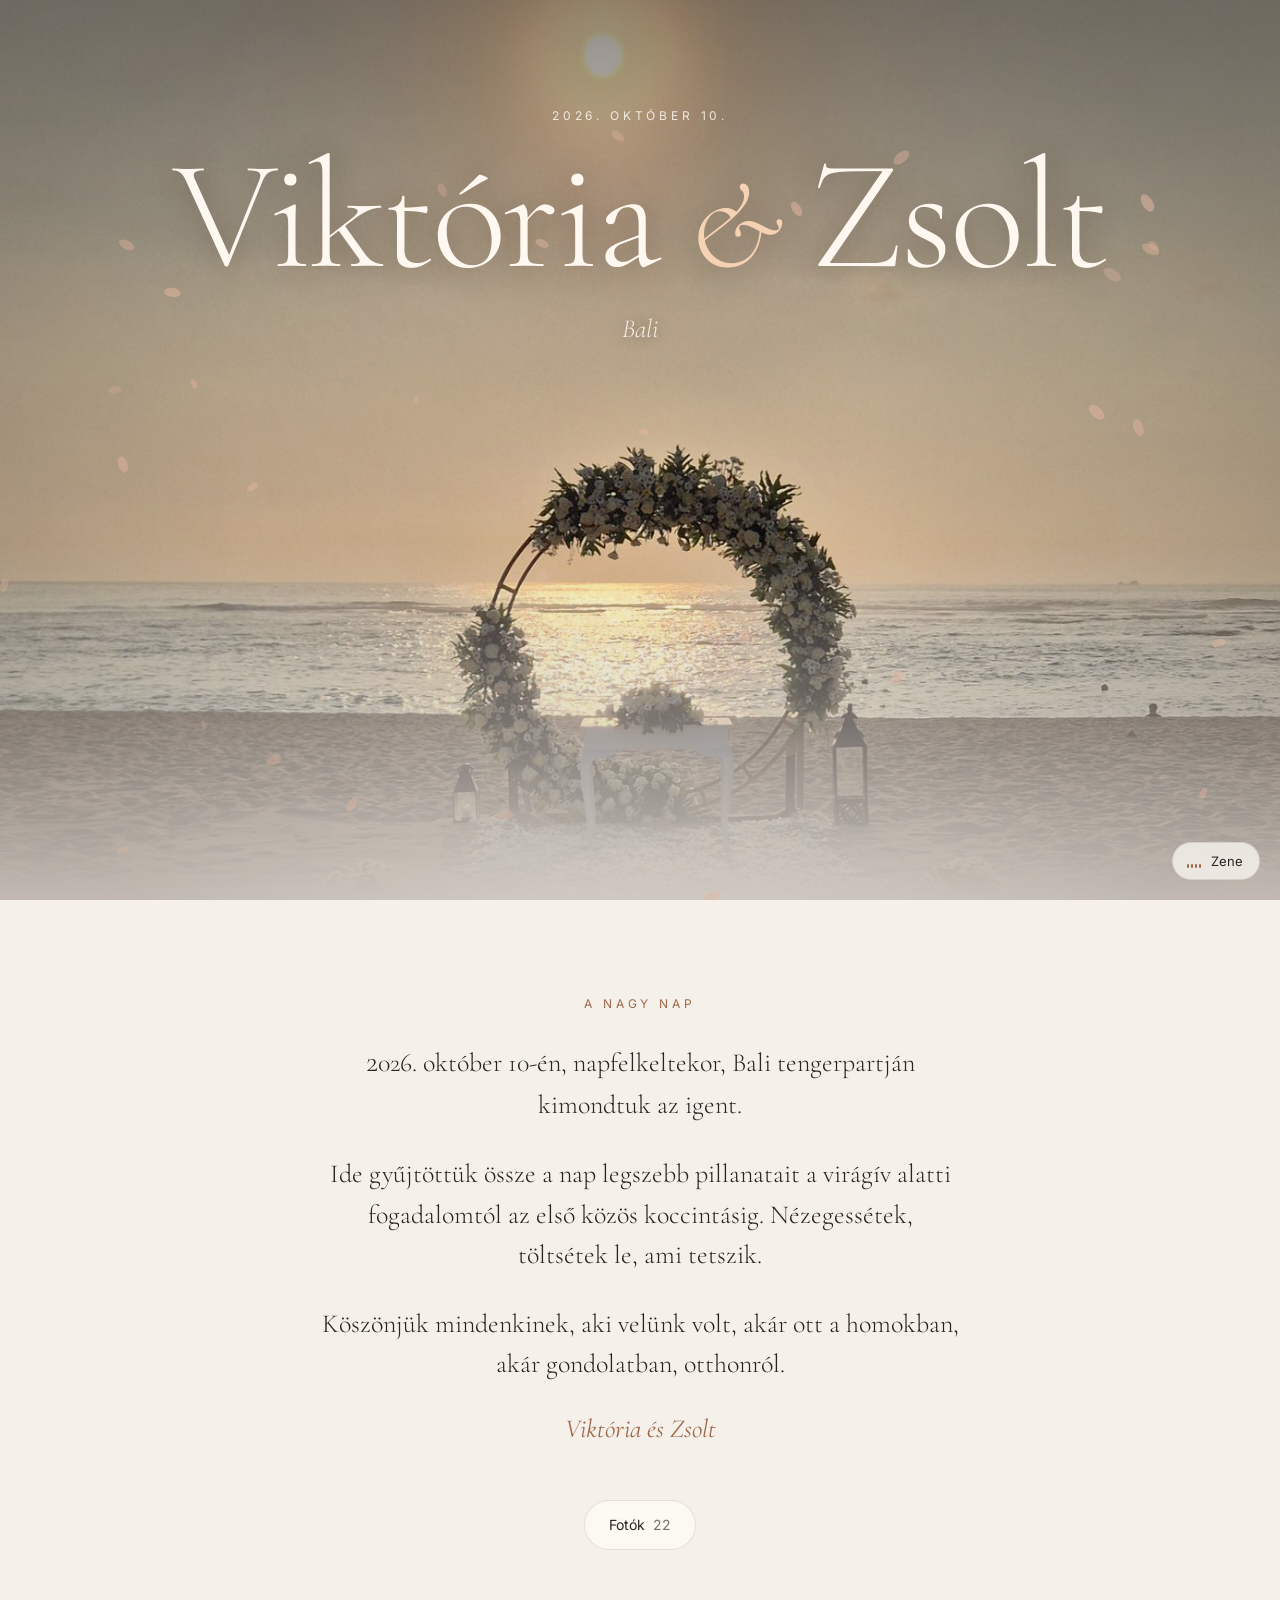
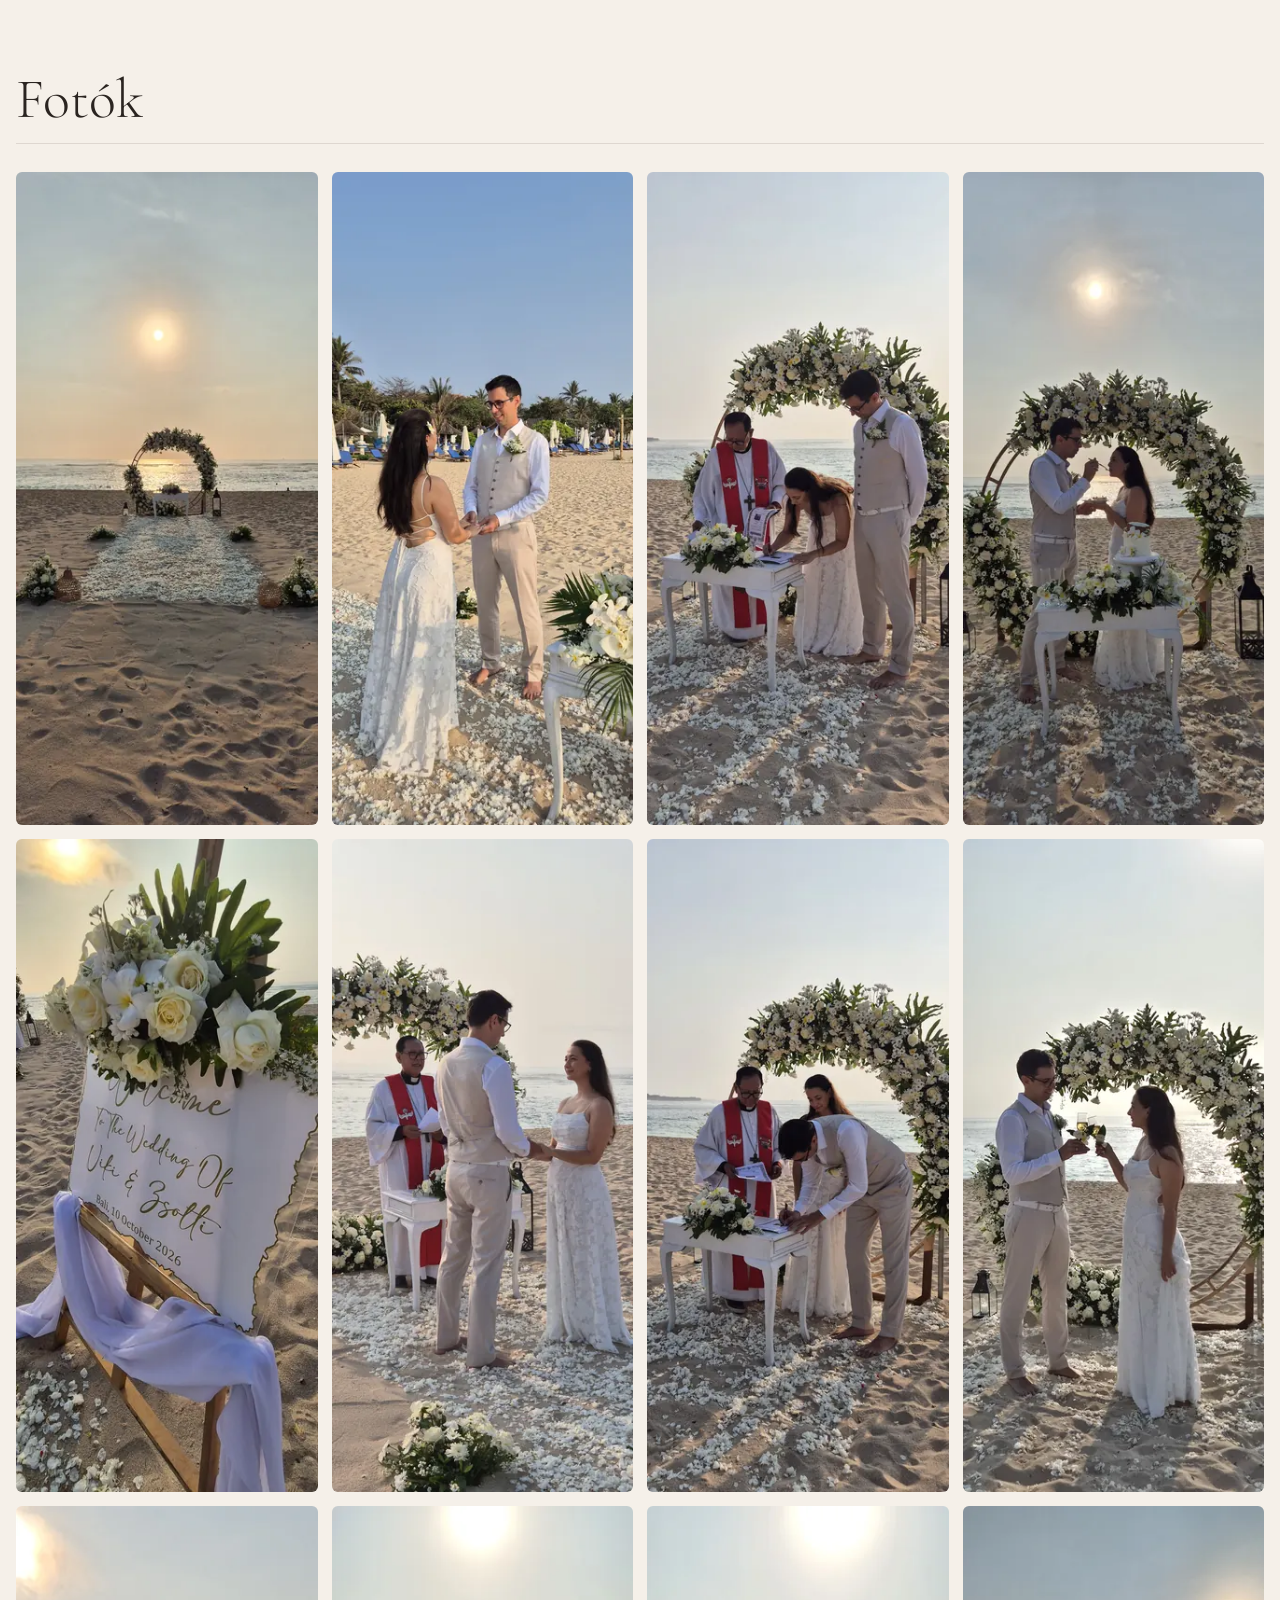
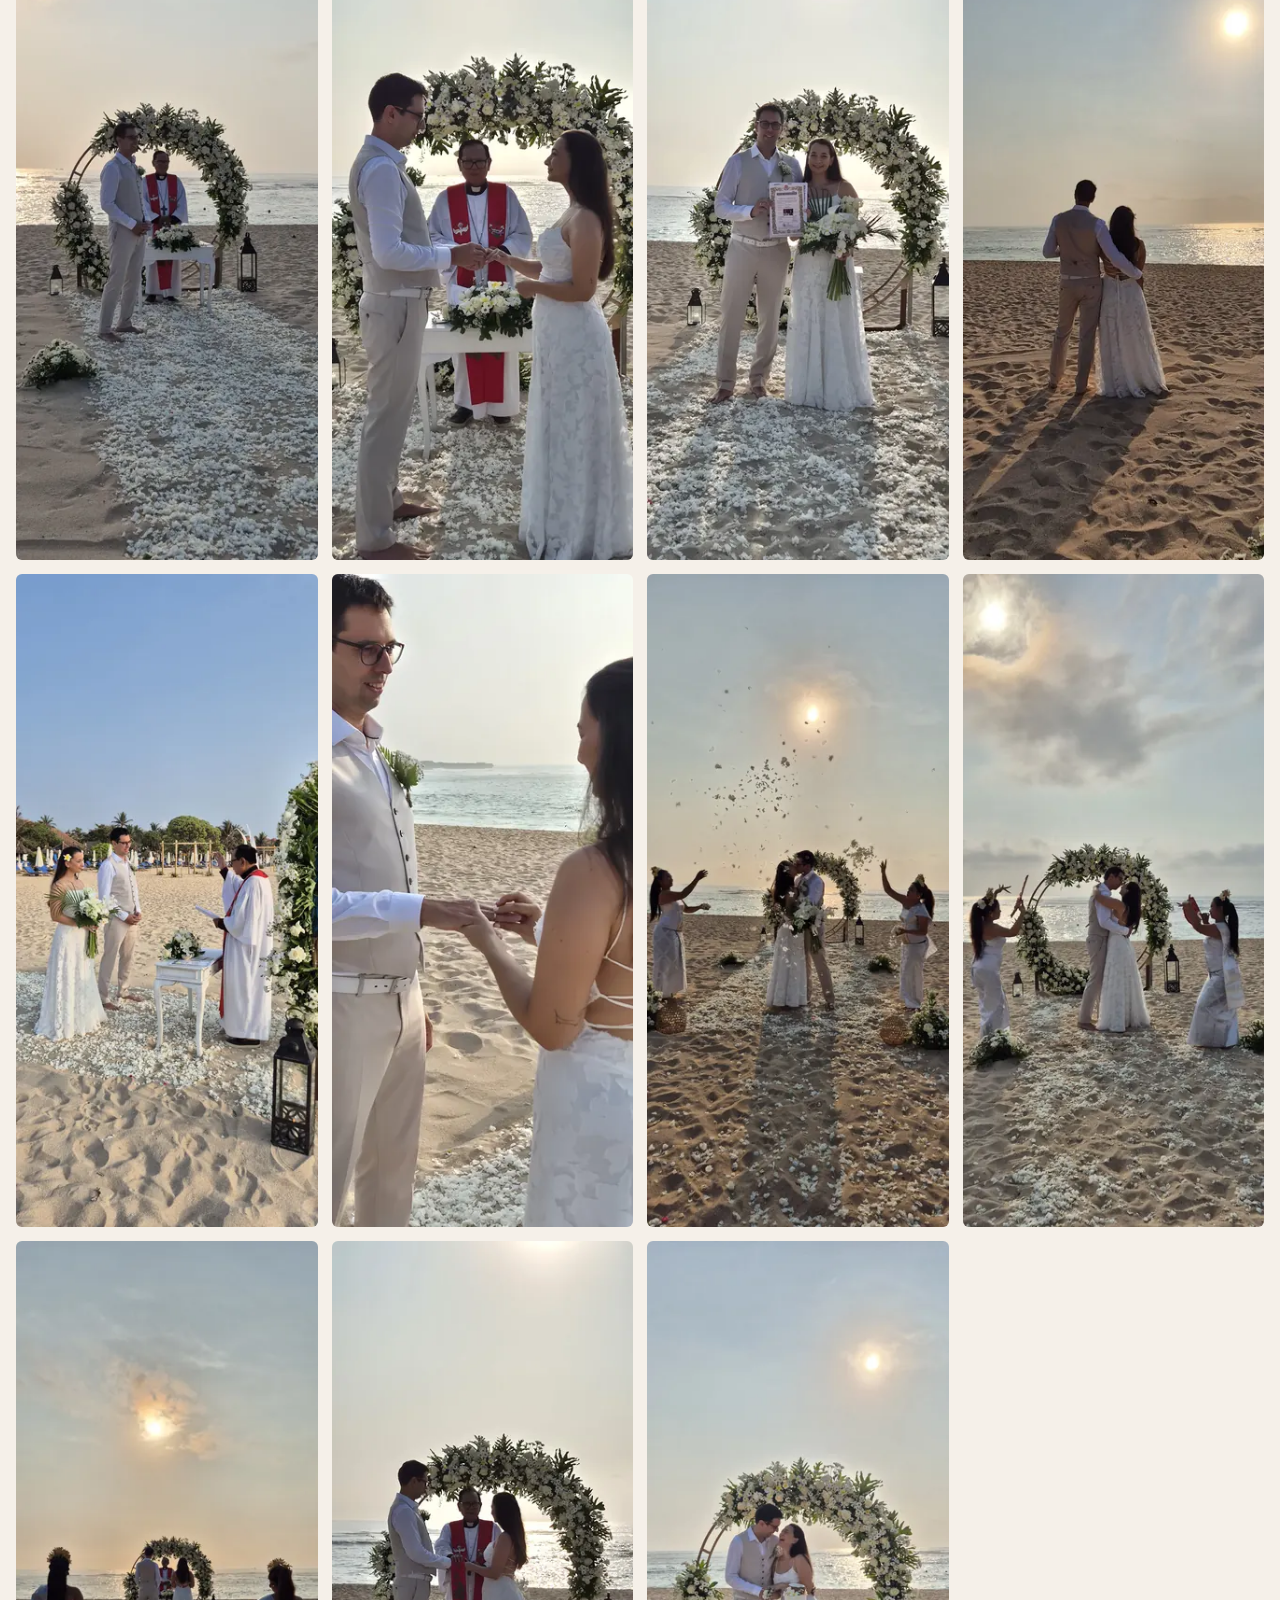
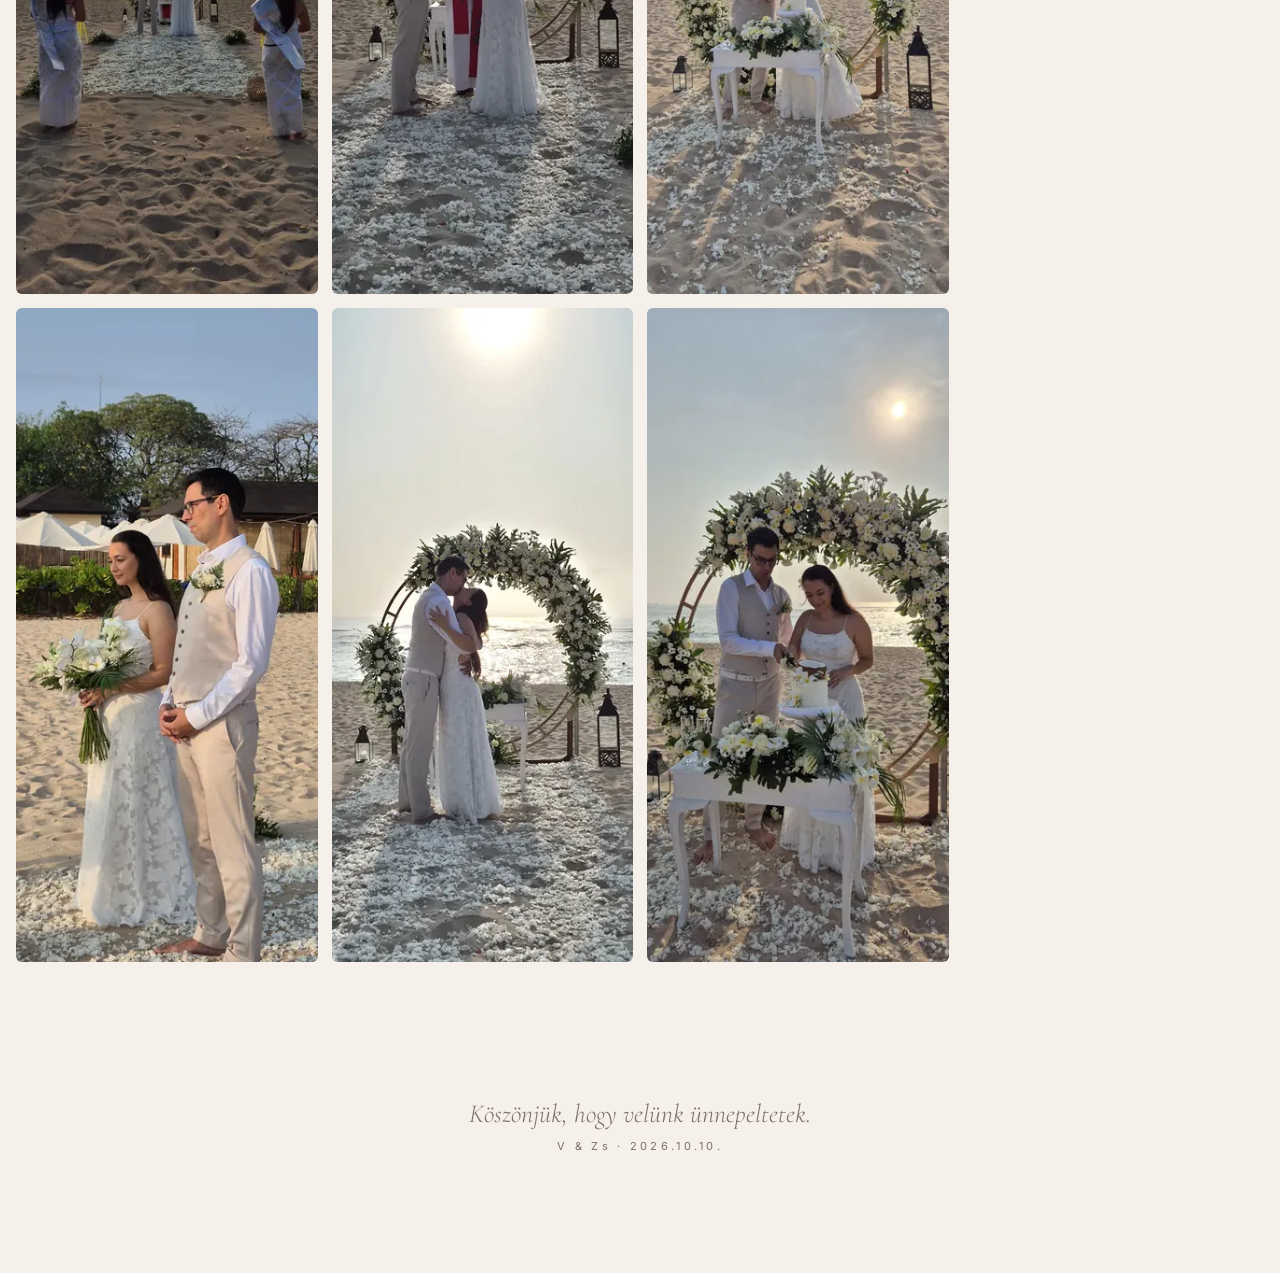
==== eskuvo/index.html @ 778de8ac "Esküvői galéria a /eskuvo/ alatt (Bali, 2026. október 10.) 22 fotó webes méretben, nyitókép, bevezet" ====
<!doctype html>
<html lang="hu">
<head>
  <meta charset="utf-8">
  <meta name="viewport" content="width=device-width, initial-scale=1">
  <meta name="robots" content="noindex, nofollow, noarchive, noimageindex">
  <meta name="theme-color" content="#F4EFE8">
  <title>Viktória és Zsolt · 2026. október 10.</title>
  <meta name="description" content="Viktória és Zsolt esküvőjének fotói és videói">
  <meta property="og:title" content="Viktória és Zsolt · Bali, 2026. október 10.">
  <meta property="og:description" content="Fotók és videók az esküvőnkről">
  <meta property="og:image" content="https://zsotte.com/eskuvo/assets/og.jpg">
  <meta property="og:image:width" content="1200">
  <meta property="og:image:height" content="630">
  <meta name="twitter:card" content="summary_large_image">
  <link rel="preload" as="image" href="assets/hero.jpg">
  <link rel="preconnect" href="https://fonts.googleapis.com">
  <link rel="preconnect" href="https://fonts.gstatic.com" crossorigin>
  <link href="https://fonts.googleapis.com/css2?family=Cormorant+Garamond:ital,wght@0,300;0,400;0,500;1,300;1,400&family=Inter:wght@300;400;500&display=swap" rel="stylesheet">
  <link rel="stylesheet" href="assets/style.css">
</head>
<body>
  <div class="bg" aria-hidden="true">
    <span class="orb o1"></span>
    <span class="orb o2"></span>
    <span class="orb o3"></span>
  </div>
  <canvas id="petals" aria-hidden="true"></canvas>

  <header class="hero">
    <div class="hero-media" aria-hidden="true"><img src="assets/hero.jpg" alt="" fetchpriority="high"></div>
    <p class="eyebrow reveal" id="wedding-date">2026. október 10.</p>
    <h1 class="reveal">
      <span class="name">Viktória</span>
      <span class="amp">&amp;</span>
      <span class="name">Zsolt</span>
    </h1>
    <p class="lede reveal" id="wedding-place"></p>
    <a class="scroll-cue reveal" href="#bevezeto" aria-label="Tovább">
      <span></span>
    </a>
  </header>

  <section class="intro" id="bevezeto">
    <div class="intro-inner">
      <p class="kicker reveal">A nagy nap</p>
      <div class="intro-text" id="intro-text"></div>
      <p class="signature reveal" id="intro-signature"></p>
    </div>
    <nav class="tabs reveal" aria-label="Szakaszok">
      <a href="#fotok" class="tab">Fotók <span id="photo-count"></span></a>
      <a href="#videok" class="tab">Videók <span id="video-count"></span></a>
    </nav>
  </section>

  <main>
    <section id="fotok" aria-labelledby="fotok-cim">
      <div class="section-head reveal">
        <h2 id="fotok-cim">Fotók</h2>
        <div class="filters" id="filters" role="group" aria-label="Szűrés"></div>
      </div>
      <div class="gallery" id="gallery"></div>
      <p class="empty" id="photos-empty" hidden>A fotók hamarosan érkeznek.</p>
    </section>

    <section id="videok" aria-labelledby="videok-cim">
      <div class="section-head reveal">
        <h2 id="videok-cim">Videók</h2>
      </div>
      <div class="videos" id="videos"></div>
      <p class="empty" id="videos-empty" hidden>A videók hamarosan érkeznek.</p>
    </section>
  </main>

  <footer>
    <p class="reveal">Köszönjük, hogy velünk ünnepeltetek.</p>
    <p class="mono reveal">V &amp; Zs · 2026.10.10.</p>
  </footer>

  <button class="music" id="music" hidden aria-pressed="false" aria-label="Zene be">
    <span class="bars" aria-hidden="true"><i></i><i></i><i></i><i></i></span>
    <span class="music-label">Zene</span>
  </button>
  <audio id="audio" loop preload="none"></audio>

  <div class="lightbox" id="lightbox" hidden role="dialog" aria-modal="true" aria-label="Kép nagyítva">
    <button class="lb-btn lb-close" id="lb-close" aria-label="Bezárás">&times;</button>
    <button class="lb-btn lb-prev" id="lb-prev" aria-label="Előző">&#8249;</button>
    <figure>
      <img id="lb-img" alt="">
      <figcaption>
        <span id="lb-caption"></span>
        <span class="lb-meta"><span id="lb-pos"></span> · <a id="lb-download" download>Letöltés</a></span>
      </figcaption>
    </figure>
    <button class="lb-btn lb-next" id="lb-next" aria-label="Következő">&#8250;</button>
  </div>

  <script src="assets/app.js" defer></script>
</body>
</html>
---- eskuvo/assets/style.css ----
:root {
  --bg: #F5F0E9;
  --surface: rgba(255, 252, 247, 0.72);
  --ink: #2A2420;
  --muted: #7C7067;
  --line: rgba(60, 45, 35, 0.12);
  --accent: #A0694A;
  --orb1: #E9C9B4;
  --orb2: #D9DCCB;
  --orb3: #EED9C9;
  --petal: 224, 180, 160;
  --overlay: rgba(18, 15, 13, 0.95);
  --serif: "Cormorant Garamond", Georgia, serif;
  --sans: "Inter", system-ui, sans-serif;
}

@media (prefers-color-scheme: dark) {
  :root {
    --bg: #171412;
    --surface: rgba(34, 29, 26, 0.7);
    --ink: #F0E9E0;
    --muted: #A79C91;
    --line: rgba(240, 230, 220, 0.1);
    --accent: #D9A784;
    --orb1: #4A3328;
    --orb2: #2E3328;
    --orb3: #3D2C2A;
    --petal: 217, 167, 132;
  }
}

* { box-sizing: border-box; }
html { scroll-behavior: smooth; }
body {
  margin: 0;
  background: var(--bg);
  color: var(--ink);
  font: 300 16px/1.7 var(--sans);
  -webkit-font-smoothing: antialiased;
  overflow-x: hidden;
}
img { display: block; max-width: 100%; }
a { color: inherit; }

/* Animált háttér */
.bg {
  position: fixed;
  inset: 0;
  z-index: -1;
  overflow: hidden;
  pointer-events: none;
}
.orb {
  position: absolute;
  border-radius: 50%;
  filter: blur(80px);
  opacity: .75;
  will-change: transform;
}
.o1 { width: 55vmax; height: 55vmax; background: var(--orb1); top: -20vmax; left: -15vmax; animation: drift1 38s ease-in-out infinite alternate; }
.o2 { width: 45vmax; height: 45vmax; background: var(--orb2); bottom: -18vmax; right: -12vmax; animation: drift2 46s ease-in-out infinite alternate; }
.o3 { width: 35vmax; height: 35vmax; background: var(--orb3); top: 40%; left: 45%; animation: drift3 54s ease-in-out infinite alternate; }
@keyframes drift1 { to { transform: translate(18vw, 22vh) scale(1.15); } }
@keyframes drift2 { to { transform: translate(-22vw, -18vh) scale(.9); } }
@keyframes drift3 { to { transform: translate(-30vw, -25vh) scale(1.25); } }
#petals { position: fixed; inset: 0; width: 100%; height: 100%; z-index: 2; pointer-events: none; transition: opacity 1.2s ease; }
#petals.dim { opacity: .35; }

/* Bejövő animáció */
.reveal { opacity: 0; transform: translateY(18px); transition: opacity 1.1s ease, transform 1.1s cubic-bezier(.2,.7,.2,1); }
.reveal.in { opacity: 1; transform: none; }

/* Nyitókép */
.hero {
  min-height: 100svh;
  display: flex;
  flex-direction: column;
  align-items: center;
  justify-content: flex-start;
  text-align: center;
  padding: clamp(72px, 12vh, 140px) 16px 80px;
  position: relative;
  overflow: hidden;
  isolation: isolate;
  color: #FFF8F1;
}
.hero-media {
  position: absolute;
  inset: 0;
  z-index: -1;
  background: #C9A891;
}
.hero-media img {
  width: 100%;
  height: 100%;
  object-fit: cover;
  object-position: 50% 34%;
  animation: kenburns 32s ease-in-out infinite alternate;
  transform-origin: 50% 45%;
}
.hero-media::after {
  content: "";
  position: absolute;
  inset: 0;
  background:
    radial-gradient(ellipse at 50% 55%, rgba(40, 25, 15, 0), rgba(40, 25, 15, .25) 80%),
    linear-gradient(to bottom, rgba(30, 20, 12, .35), rgba(30, 20, 12, .08) 35%, rgba(30, 20, 12, 0) 60%, var(--bg) 100%);
}
@keyframes kenburns { from { transform: scale(1.04); } to { transform: scale(1.16) translateY(-1.5%); } }
.hero .eyebrow { color: rgba(255, 248, 241, .85); }
.hero h1 { text-shadow: 0 2px 30px rgba(40, 20, 10, .35); }
.hero .amp { color: #F6D2B5; }
.hero .lede { color: rgba(255, 248, 241, .9); text-shadow: 0 1px 16px rgba(40, 20, 10, .4); }
.eyebrow {
  margin: 0 0 20px;
  font: 400 12px var(--sans);
  letter-spacing: .32em;
  text-transform: uppercase;
  color: var(--muted);
}
.hero h1 {
  margin: 0;
  font: 300 clamp(56px, 13vw, 156px)/.95 var(--serif);
  letter-spacing: -0.02em;
  display: flex;
  flex-wrap: wrap;
  justify-content: center;
  align-items: baseline;
  gap: 0 .2em;
}
.amp {
  font-style: italic;
  color: var(--accent);
  font-size: .8em;
}
.lede {
  margin: 20px 0 0;
  font: italic 300 clamp(20px, 2.6vw, 26px)/1.4 var(--serif);
  color: var(--muted);
}
.hero .eyebrow.reveal { transition-delay: .1s; }
.hero h1.reveal { transition-delay: .3s; }
.hero .lede.reveal { transition-delay: .6s; }
.scroll-cue {
  position: absolute;
  bottom: 32px;
  width: 26px;
  height: 42px;
  border: 1px solid rgba(255, 248, 241, .6);
  border-radius: 14px;
  transition-delay: 1s !important;
}
.scroll-cue span {
  position: absolute;
  left: 50%;
  top: 8px;
  width: 3px;
  height: 8px;
  margin-left: -1.5px;
  border-radius: 2px;
  background: #FFF8F1;
  animation: cue 2.2s ease-in-out infinite;
}
@keyframes cue { 0% { opacity: 0; transform: translateY(0); } 30% { opacity: 1; } 100% { opacity: 0; transform: translateY(14px); } }

/* Bevezető */
.intro {
  padding: 96px 16px 64px;
  text-align: center;
}
.intro-inner { max-width: 640px; margin: 0 auto; }
.kicker {
  margin: 0 0 28px;
  font: 400 12px var(--sans);
  letter-spacing: .32em;
  text-transform: uppercase;
  color: var(--accent);
}
.intro-text p {
  margin: 0 0 1.1em;
  font: 300 clamp(21px, 2.4vw, 26px)/1.55 var(--serif);
}
.intro-text p:first-child::first-letter {
  font-size: 1.15em;
}
.signature {
  margin: 28px 0 0;
  font: italic 400 26px var(--serif);
  color: var(--accent);
}
.tabs {
  display: inline-flex;
  gap: 10px;
  margin-top: 56px;
}
.tab {
  text-decoration: none;
  padding: 12px 24px;
  border: 1px solid var(--line);
  border-radius: 999px;
  font-size: 14px;
  font-weight: 400;
  background: var(--surface);
  backdrop-filter: blur(10px);
  transition: border-color .3s, transform .3s;
}
.tab:hover { border-color: var(--accent); transform: translateY(-2px); }
.tab span { color: var(--muted); margin-left: 4px; }
.tab span:empty { display: none; }

/* Tartalom */
main { max-width: 1400px; margin: 0 auto; padding: 0 16px; }
section { padding: 56px 0; }
.section-head {
  display: flex;
  flex-wrap: wrap;
  align-items: baseline;
  justify-content: space-between;
  gap: 16px;
  margin-bottom: 28px;
  border-bottom: 1px solid var(--line);
  padding-bottom: 14px;
}
h2 { margin: 0; font: 300 clamp(36px, 5vw, 56px)/1.05 var(--serif); }
.filters { display: flex; flex-wrap: wrap; gap: 6px; }
.filters button {
  font: 400 13px var(--sans);
  background: none;
  color: var(--muted);
  border: 1px solid transparent;
  border-radius: 999px;
  padding: 6px 14px;
  cursor: pointer;
}
.filters button[aria-pressed="true"] { color: var(--ink); border-color: var(--line); background: var(--surface); }

.gallery { columns: 4 260px; column-gap: 14px; }
.gallery a {
  display: block;
  margin-bottom: 14px;
  break-inside: avoid;
  border-radius: 6px;
  overflow: hidden;
  background: var(--line);
  cursor: zoom-in;
  opacity: 0;
  transform: translateY(24px);
  transition: opacity .9s ease, transform .9s cubic-bezier(.2,.7,.2,1);
}
.gallery a.in { opacity: 1; transform: none; }
.gallery img { width: 100%; height: auto; transition: transform .8s cubic-bezier(.2,.7,.2,1); }
.gallery a:hover img { transform: scale(1.03); }

.videos { display: grid; grid-template-columns: repeat(auto-fill, minmax(min(100%, 440px), 1fr)); gap: 28px; }
.video-card video { width: 100%; aspect-ratio: 16 / 9; background: #000; border-radius: 6px; display: block; }
.video-card h3 { margin: 14px 0 0; font: 400 24px/1.3 var(--serif); }
.video-card p { margin: 2px 0 0; color: var(--muted); font-size: 14px; }

.empty { text-align: center; color: var(--muted); font: italic 22px var(--serif); padding: 40px 0; }

footer { text-align: center; padding: 80px 16px 120px; }
footer p { margin: 0; font: italic 300 26px var(--serif); color: var(--muted); }
footer .mono { margin-top: 10px; font: 400 11px var(--sans); letter-spacing: .3em; }

/* Zene gomb */
.music {
  position: fixed;
  right: 20px;
  bottom: 20px;
  z-index: 40;
  display: flex;
  align-items: center;
  gap: 10px;
  padding: 10px 16px 10px 14px;
  border: 1px solid var(--line);
  border-radius: 999px;
  background: var(--surface);
  backdrop-filter: blur(12px);
  color: var(--ink);
  font: 400 13px var(--sans);
  cursor: pointer;
  transition: border-color .3s;
}
.music:hover { border-color: var(--accent); }
.music[hidden] { display: none; }
.bars { display: flex; align-items: flex-end; gap: 2px; height: 14px; }
.bars i { display: block; width: 2px; height: 4px; background: var(--accent); border-radius: 1px; }
.music[aria-pressed="true"] .bars i { animation: eq 1s ease-in-out infinite alternate; }
.music[aria-pressed="true"] .bars i:nth-child(2) { animation-delay: -.3s; }
.music[aria-pressed="true"] .bars i:nth-child(3) { animation-delay: -.6s; }
.music[aria-pressed="true"] .bars i:nth-child(4) { animation-delay: -.9s; }
@keyframes eq { from { height: 3px; } to { height: 14px; } }

/* Lightbox */
.lightbox { position: fixed; inset: 0; z-index: 50; background: var(--overlay); display: flex; align-items: center; justify-content: center; color: #EFE8DF; }
.lightbox[hidden] { display: none; }
.lightbox figure { margin: 0; max-width: calc(100vw - 32px); display: flex; flex-direction: column; align-items: center; }
.lightbox img { max-width: 100%; max-height: calc(100vh - 100px); object-fit: contain; user-select: none; }
.lightbox figcaption { display: flex; gap: 16px; justify-content: space-between; width: 100%; padding-top: 12px; font-size: 14px; color: #BFB4A8; }
.lb-meta a { color: #EFE8DF; }
.lb-btn { position: absolute; background: none; border: 0; color: #EFE8DF; font-size: 44px; line-height: 1; width: 56px; height: 56px; cursor: pointer; opacity: .7; }
.lb-btn:hover { opacity: 1; }
.lb-close { top: 8px; right: 8px; }
.lb-prev { left: 4px; top: 50%; transform: translateY(-50%); }
.lb-next { right: 4px; top: 50%; transform: translateY(-50%); }

@media (max-width: 640px) {
  .hero-media img { object-position: 50% 46%; }
  .gallery { columns: 2; column-gap: 8px; }
  .gallery a { margin-bottom: 8px; }
  .lb-prev, .lb-next { display: none; }
  .music { right: 12px; bottom: 12px; }
}

@media (prefers-reduced-motion: reduce) {
  .orb, .scroll-cue span, .hero-media img { animation: none; }
  .reveal, .gallery a { opacity: 1; transform: none; transition: none; }
  #petals { display: none; }
}
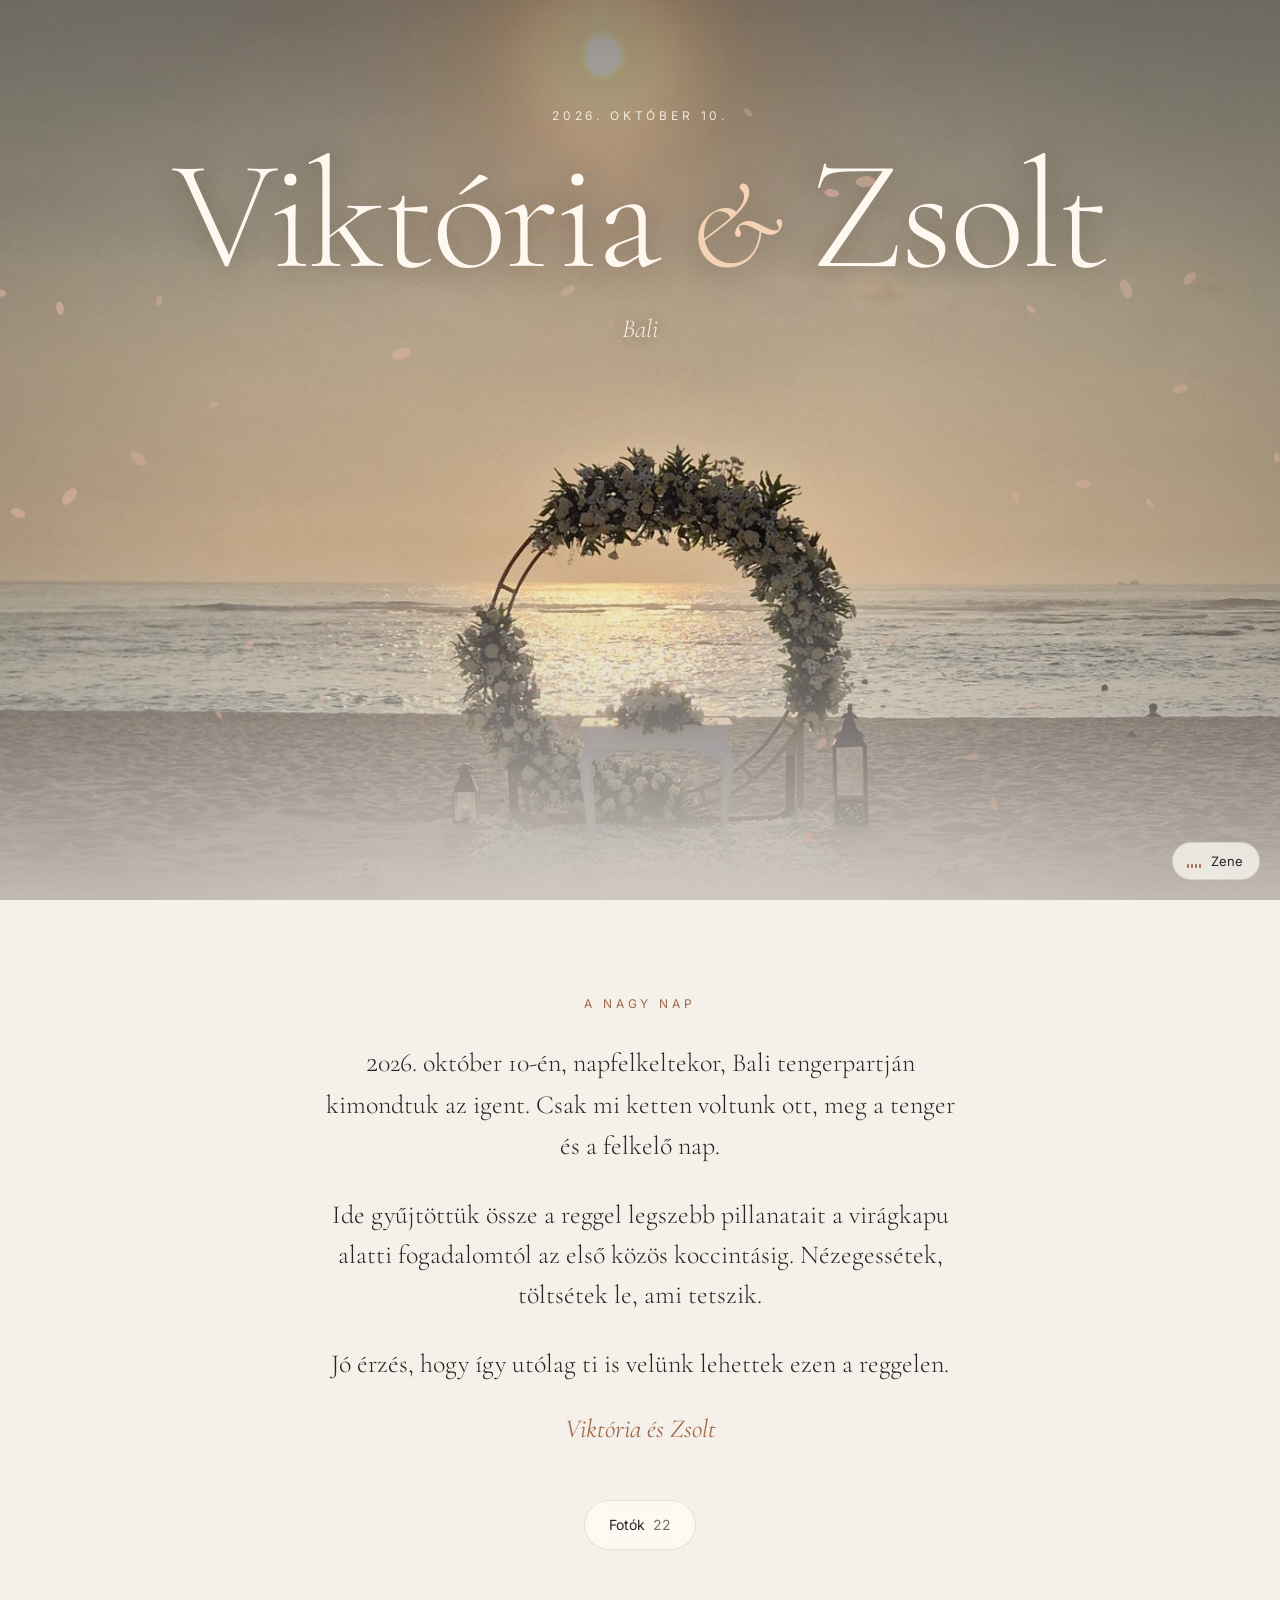
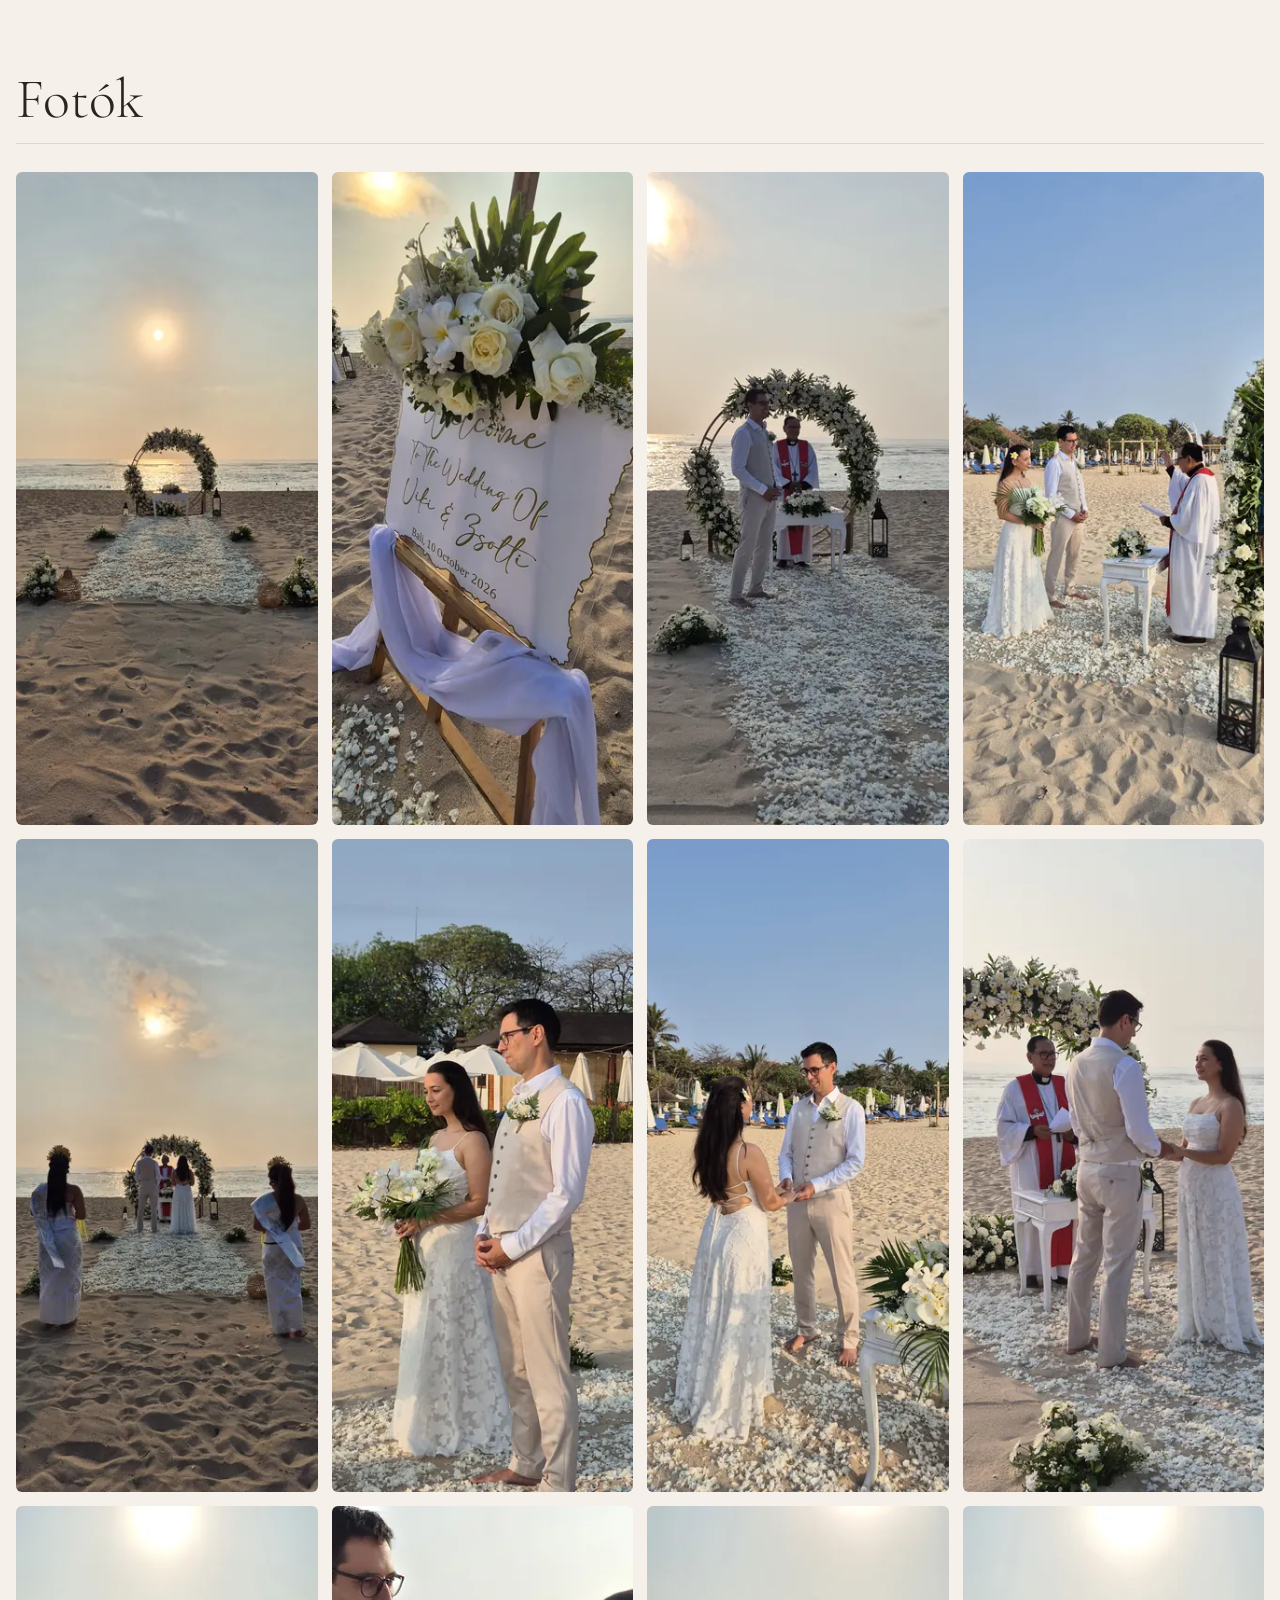
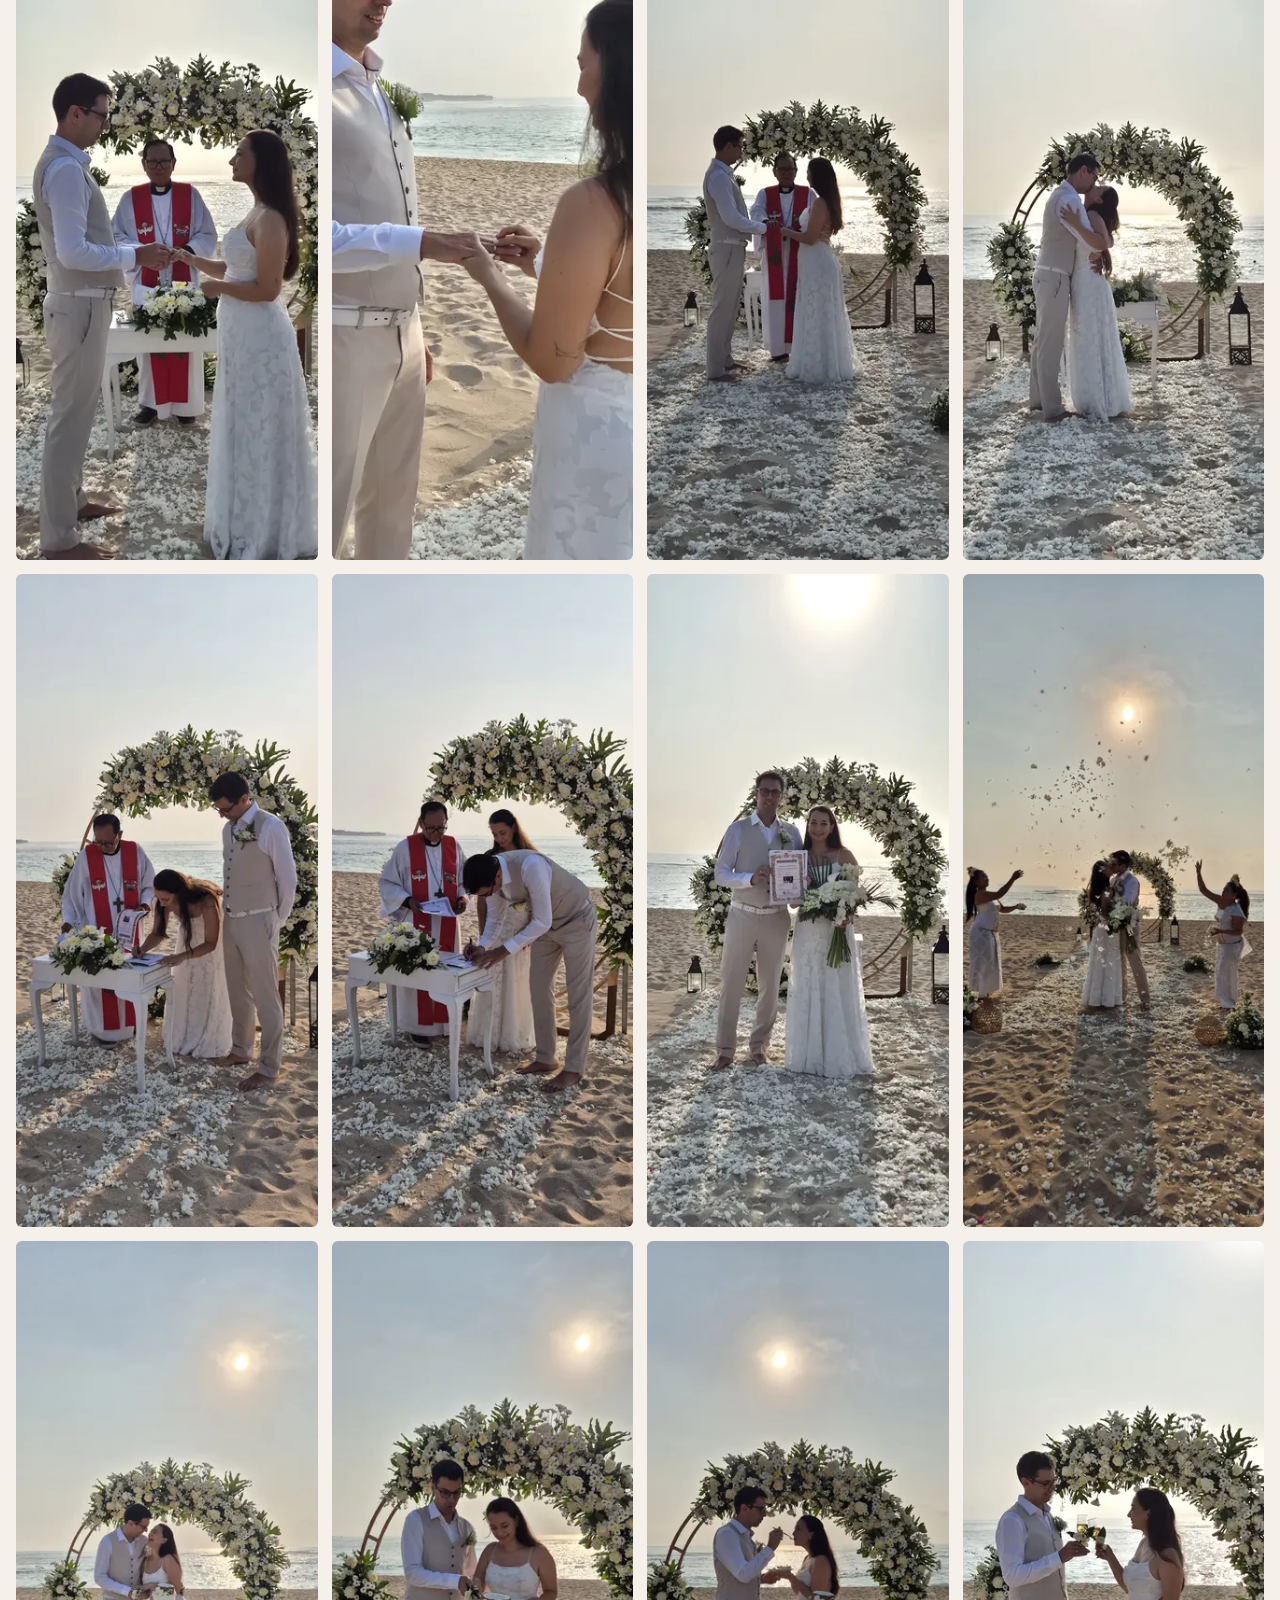
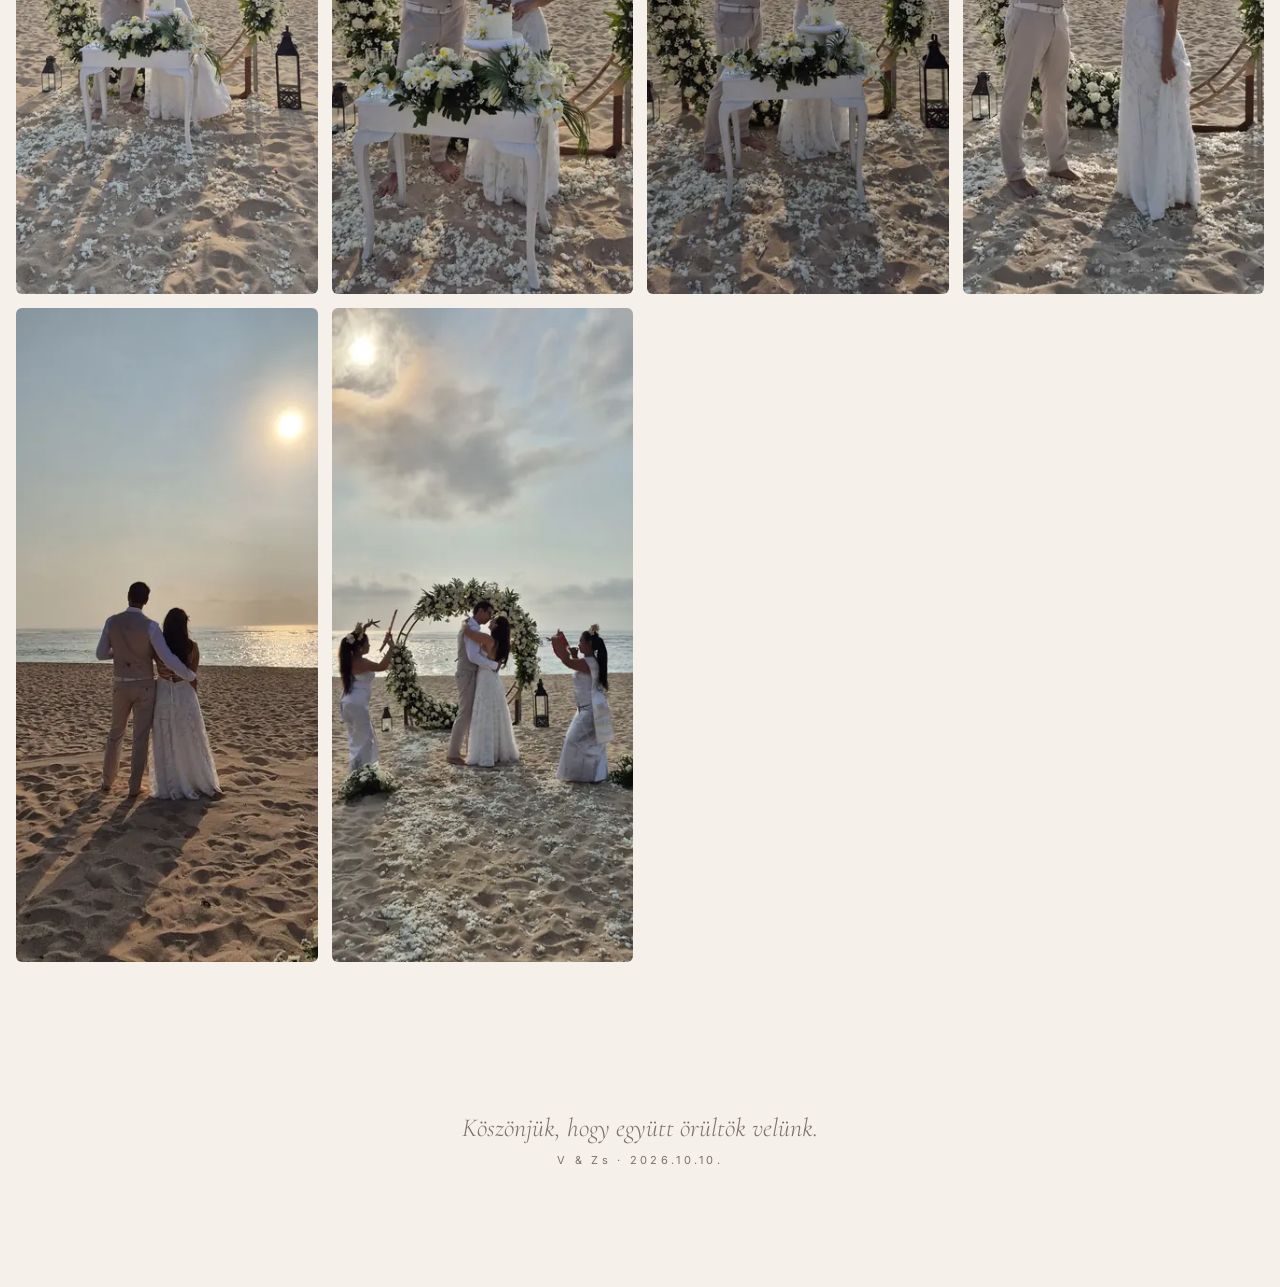
==== commit 964b3b05: "Esküvői oldal: szövegjavítások és időrendi galéria Virágkapu a virágív helyett, a vendégekre utaló m" ====
--- a/eskuvo/index.html
+++ b/eskuvo/index.html
@@ -73,7 +73,7 @@
   </main>
 
   <footer>
-    <p class="reveal">Köszönjük, hogy velünk ünnepeltetek.</p>
+    <p class="reveal">Köszönjük, hogy együtt örültök velünk.</p>
     <p class="mono reveal">V &amp; Zs · 2026.10.10.</p>
   </footer>
 
--- a/eskuvo/assets/style.css
+++ b/eskuvo/assets/style.css
@@ -234,7 +234,8 @@
 }
 .filters button[aria-pressed="true"] { color: var(--ink); border-color: var(--line); background: var(--surface); }
 
-.gallery { columns: 4 260px; column-gap: 14px; }
+.gallery { display: flex; gap: 14px; align-items: flex-start; }
+.gcol { flex: 1; min-width: 0; }
 .gallery a {
   display: block;
   margin-bottom: 14px;
@@ -306,7 +307,7 @@
 
 @media (max-width: 640px) {
   .hero-media img { object-position: 50% 46%; }
-  .gallery { columns: 2; column-gap: 8px; }
+  .gallery { gap: 8px; }
   .gallery a { margin-bottom: 8px; }
   .lb-prev, .lb-next { display: none; }
   .music { right: 12px; bottom: 12px; }
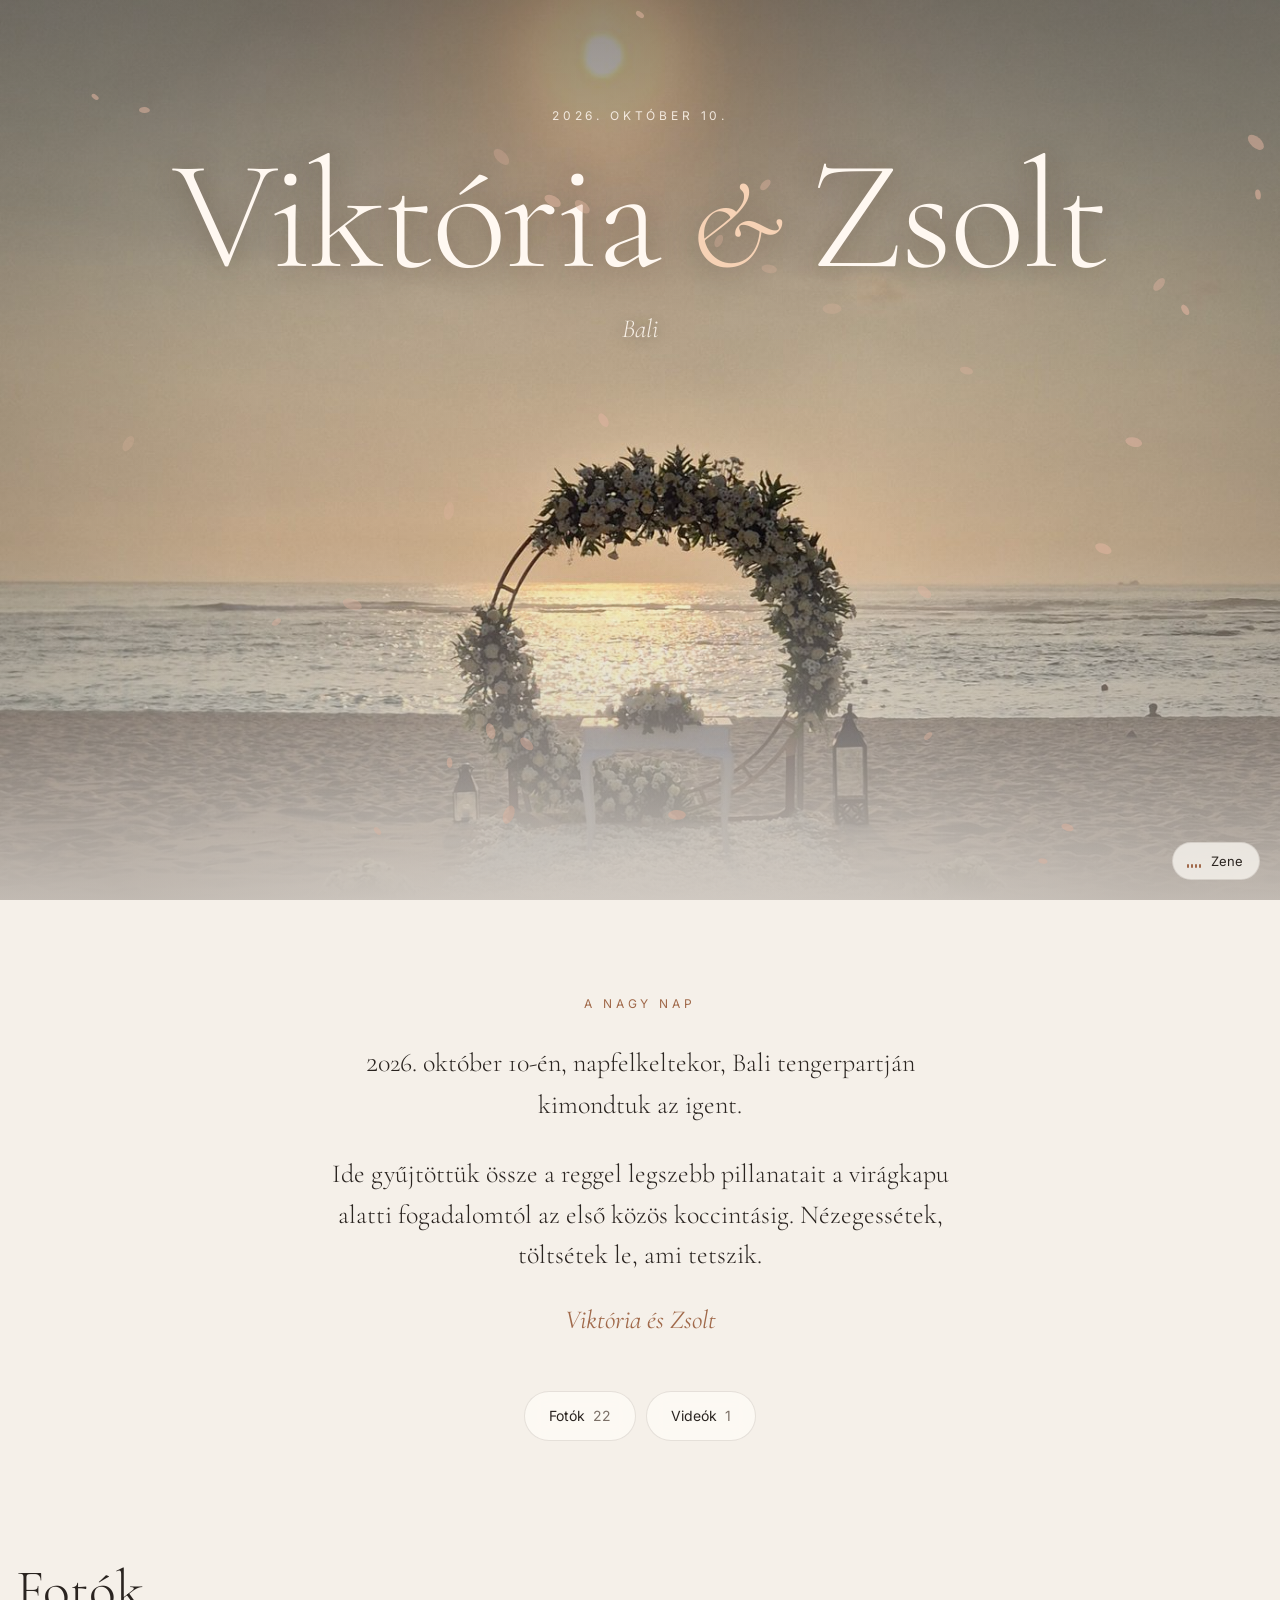
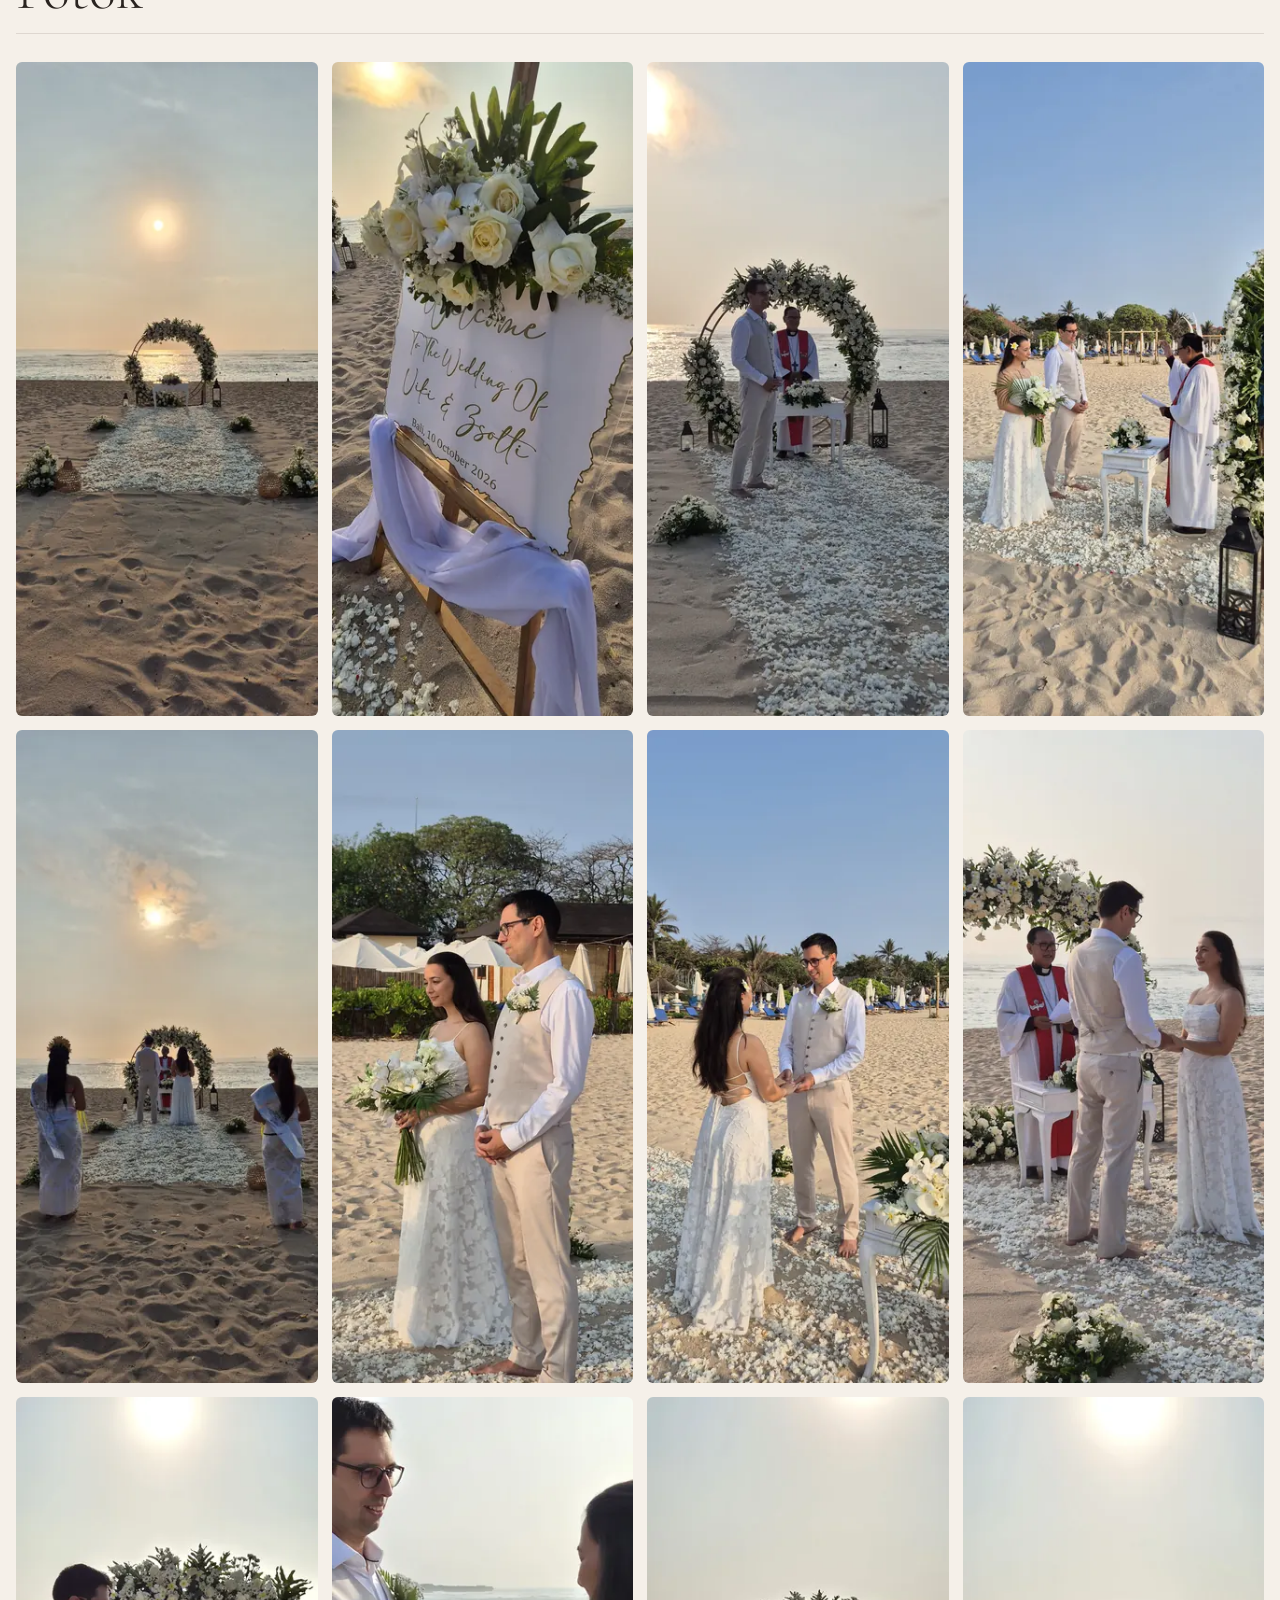
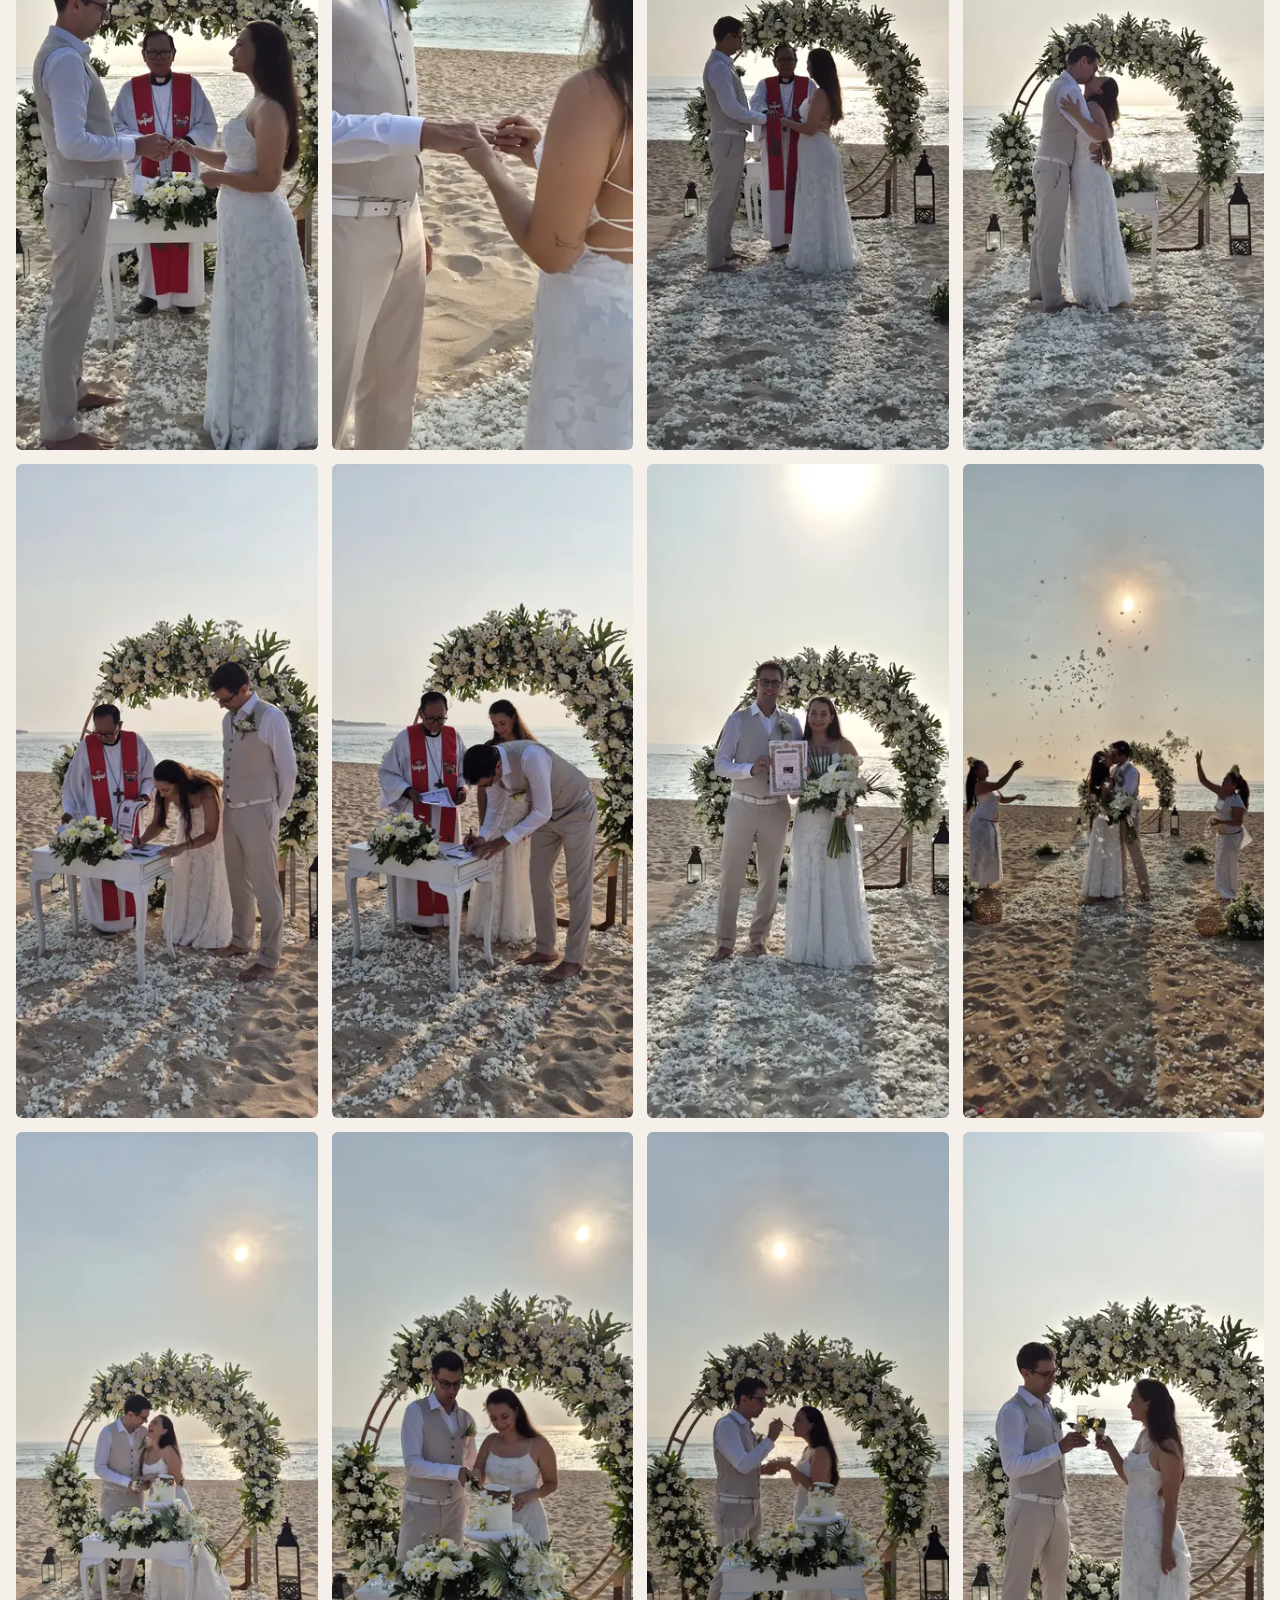
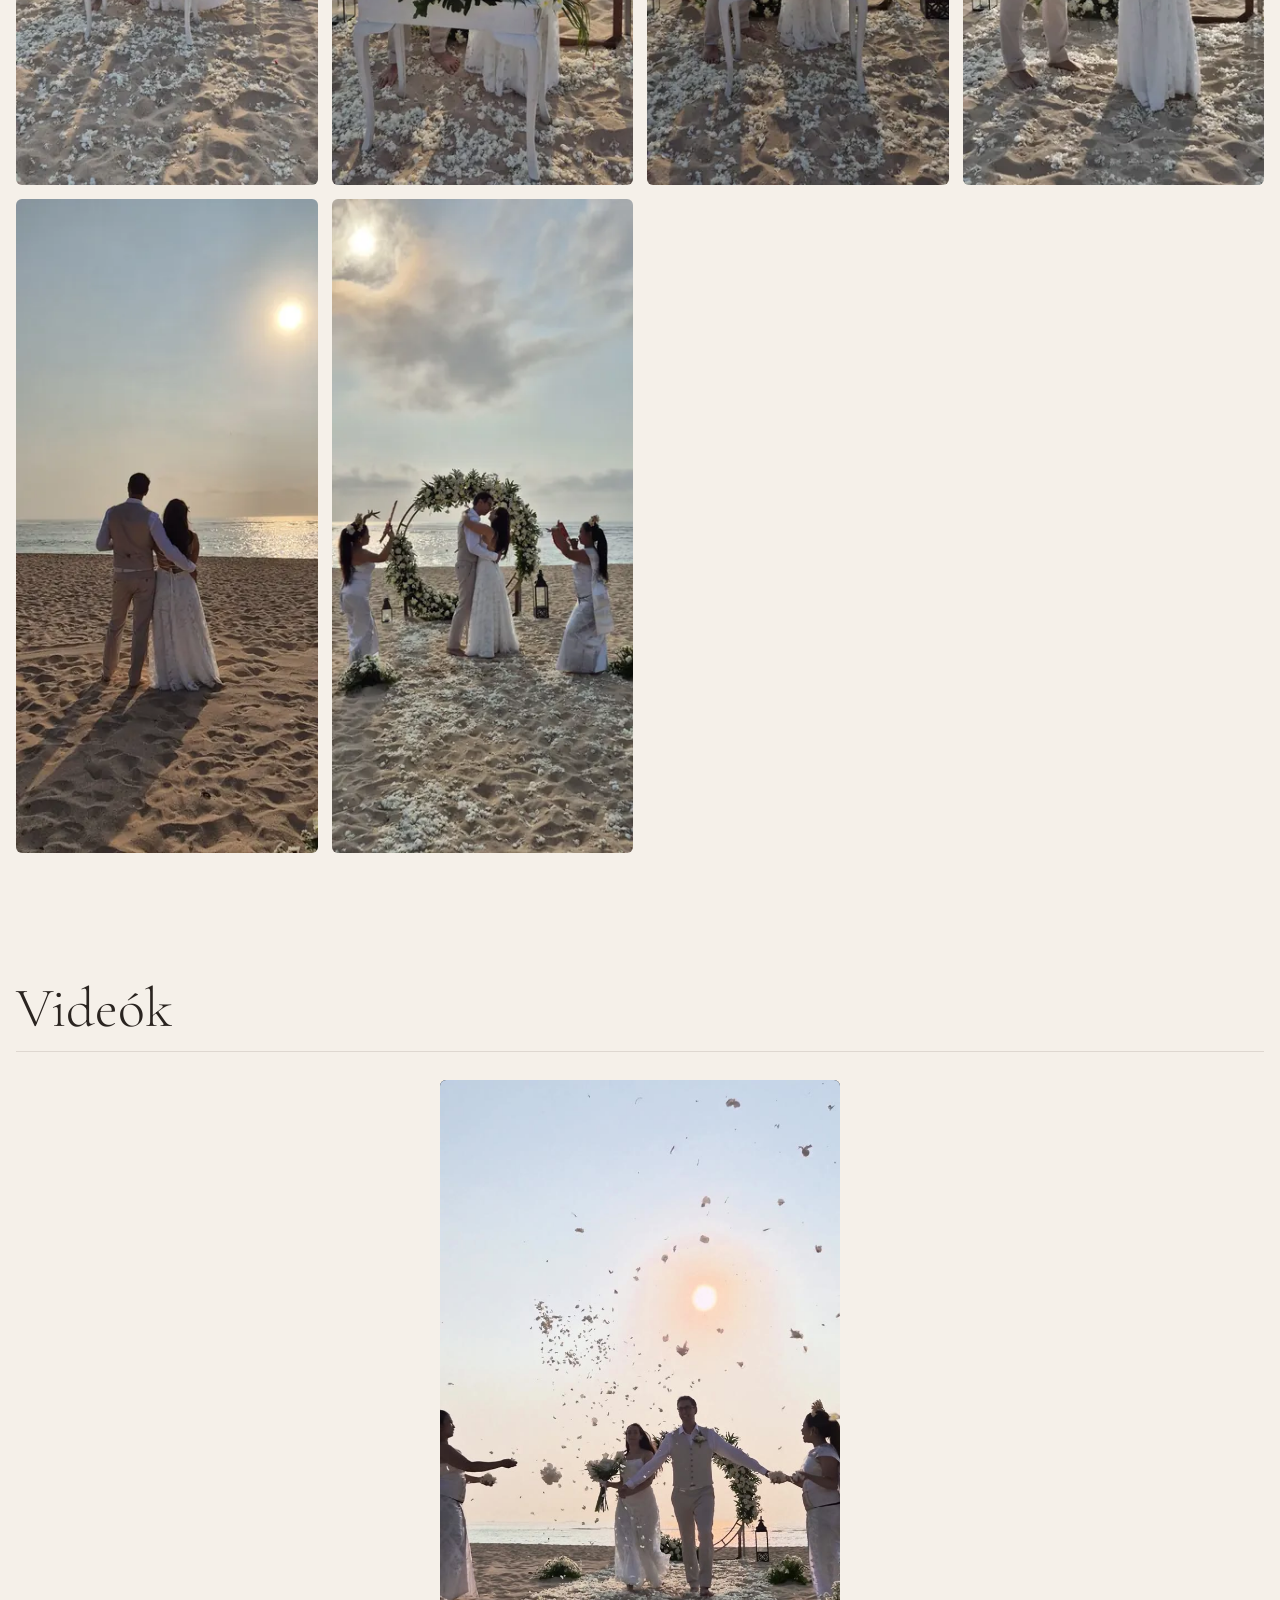
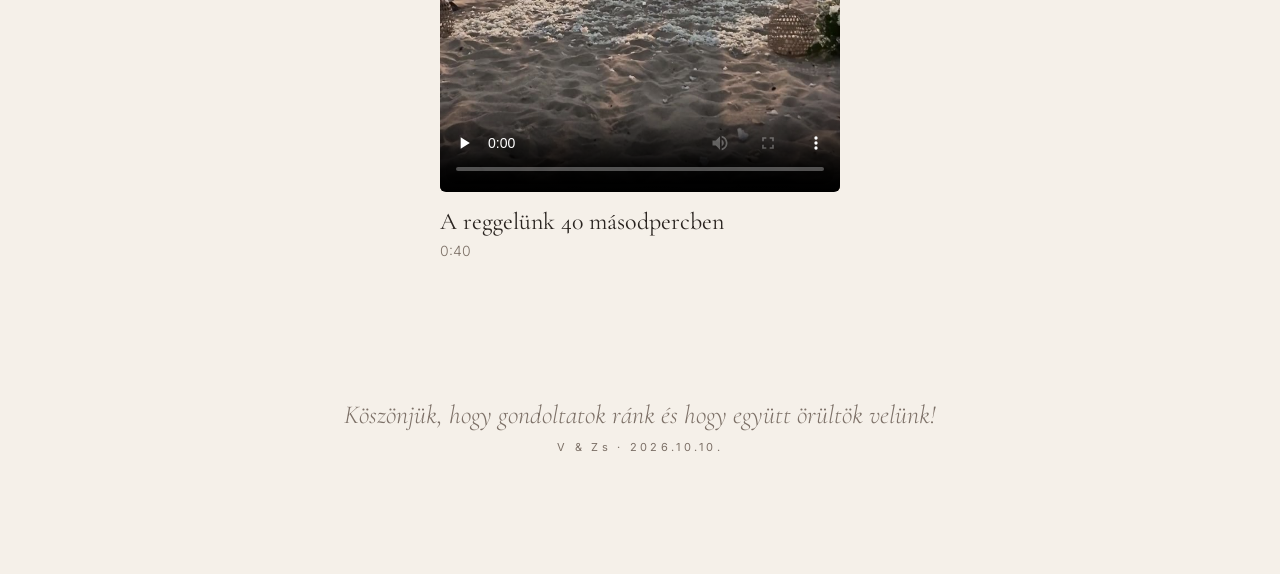
==== commit 89b1753b: "Update footer message for clarity and warmthfix" ====
--- a/eskuvo/index.html
+++ b/eskuvo/index.html
@@ -73,7 +73,7 @@
   </main>
 
   <footer>
-    <p class="reveal">Köszönjük, hogy együtt örültök velünk.</p>
+    <p class="reveal">Köszönjük, hogy gondoltatok ránk és hogy együtt örültök velünk!</p>
     <p class="mono reveal">V &amp; Zs · 2026.10.10.</p>
   </footer>
 
--- a/eskuvo/assets/style.css
+++ b/eskuvo/assets/style.css
@@ -252,7 +252,10 @@
 .gallery img { width: 100%; height: auto; transition: transform .8s cubic-bezier(.2,.7,.2,1); }
 .gallery a:hover img { transform: scale(1.03); }
 
-.videos { display: grid; grid-template-columns: repeat(auto-fill, minmax(min(100%, 440px), 1fr)); gap: 28px; }
+.videos { display: flex; flex-wrap: wrap; justify-content: center; gap: 28px; }
+.video-card { flex: 1 1 440px; max-width: 760px; }
+.video-card.portrait { flex: 0 1 400px; }
+.video-card.portrait video { max-height: 82vh; object-fit: contain; }
 .video-card video { width: 100%; aspect-ratio: 16 / 9; background: #000; border-radius: 6px; display: block; }
 .video-card h3 { margin: 14px 0 0; font: 400 24px/1.3 var(--serif); }
 .video-card p { margin: 2px 0 0; color: var(--muted); font-size: 14px; }
